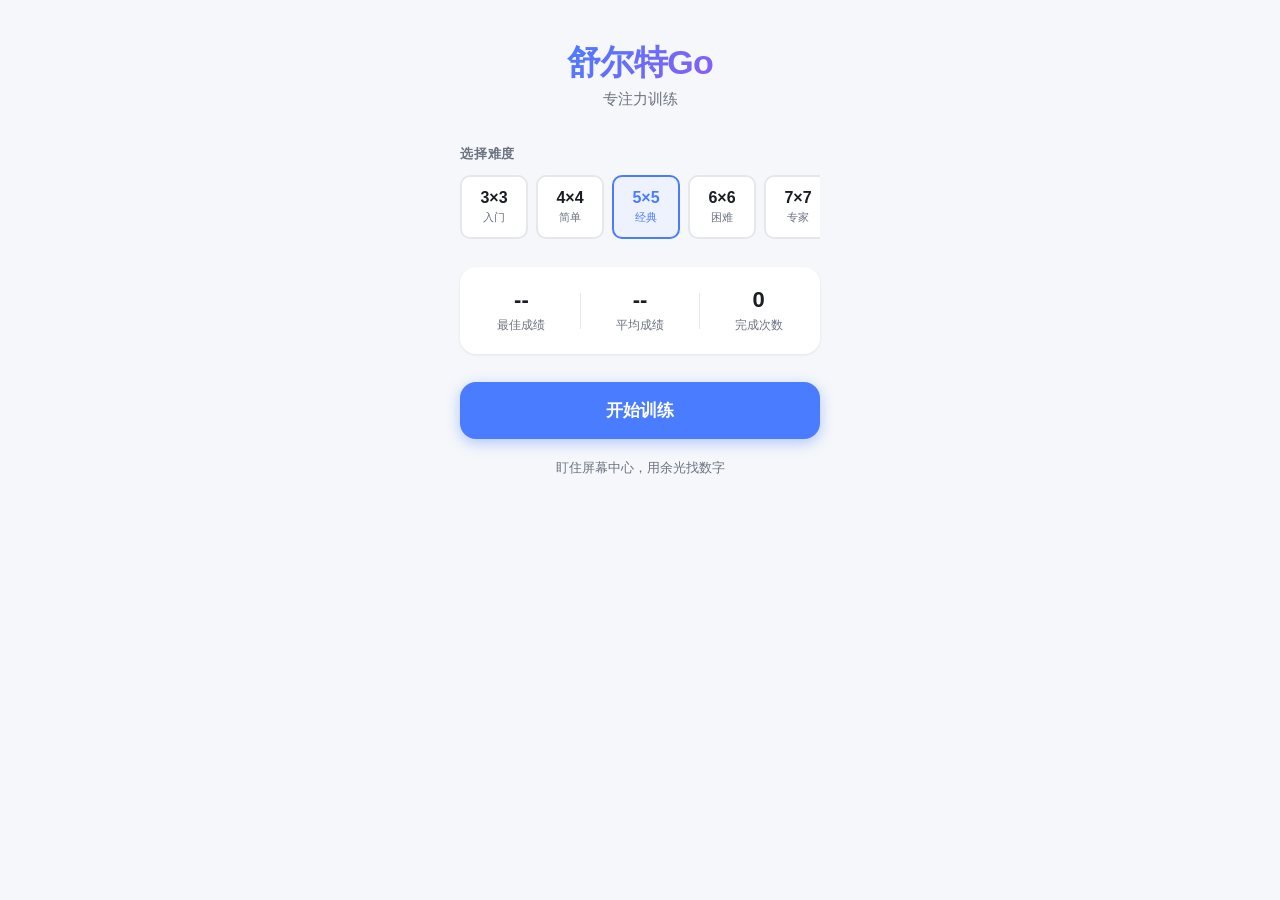
==== index.html @ c89caa45 "feat: 舒尔特方格 Go - iOS 友好注意力训练 web 应用 - 5 种难度（3×3 ~ 7×7），经典舒尔特方格玩法 - 精确计时（0.1s 精度）+ 进度条 - localStorage" ====
<!DOCTYPE html>
<html lang="zh-CN">
<head>
  <meta charset="UTF-8">
  <meta name="viewport" content="width=device-width, initial-scale=1.0, maximum-scale=1.0, user-scalable=no">
  <meta name="apple-mobile-web-app-capable" content="yes">
  <meta name="apple-mobile-web-app-status-bar-style" content="black-translucent">
  <meta name="apple-mobile-web-app-title" content="舒尔特Go">
  <title>舒尔特Go</title>
  <link rel="stylesheet" href="style.css">
</head>
<body>

<!-- 主页 -->
<div id="screen-home" class="screen active">
  <div class="home-header">
    <h1 class="app-title">舒尔特Go</h1>
    <p class="app-subtitle">专注力训练</p>
  </div>

  <div class="size-selector">
    <p class="section-label">选择难度</p>
    <div class="size-buttons">
      <button class="size-btn" data-size="3">
        <span class="size-num">3×3</span>
        <span class="size-tag">入门</span>
      </button>
      <button class="size-btn" data-size="4">
        <span class="size-num">4×4</span>
        <span class="size-tag">简单</span>
      </button>
      <button class="size-btn active" data-size="5">
        <span class="size-num">5×5</span>
        <span class="size-tag">经典</span>
      </button>
      <button class="size-btn" data-size="6">
        <span class="size-num">6×6</span>
        <span class="size-tag">困难</span>
      </button>
      <button class="size-btn" data-size="7">
        <span class="size-num">7×7</span>
        <span class="size-tag">专家</span>
      </button>
    </div>
  </div>

  <div class="stats-card" id="home-stats">
    <div class="stat-item">
      <span class="stat-value" id="stat-best">--</span>
      <span class="stat-label">最佳成绩</span>
    </div>
    <div class="stat-divider"></div>
    <div class="stat-item">
      <span class="stat-value" id="stat-avg">--</span>
      <span class="stat-label">平均成绩</span>
    </div>
    <div class="stat-divider"></div>
    <div class="stat-item">
      <span class="stat-value" id="stat-count">0</span>
      <span class="stat-label">完成次数</span>
    </div>
  </div>

  <button class="btn-start" id="btn-start">开始训练</button>

  <div class="tip-text">盯住屏幕中心，用余光找数字</div>
</div>

<!-- 游戏页 -->
<div id="screen-game" class="screen">
  <div class="game-header">
    <button class="btn-back" id="btn-back">
      <svg width="24" height="24" viewBox="0 0 24 24" fill="none">
        <path d="M15 18l-6-6 6-6" stroke="currentColor" stroke-width="2.5" stroke-linecap="round" stroke-linejoin="round"/>
      </svg>
    </button>
    <div class="timer-display" id="timer-display">0.0</div>
    <div class="game-size-label" id="game-size-label">5×5</div>
  </div>

  <div class="target-bar">
    <span class="target-label">找</span>
    <span class="target-number" id="target-number">1</span>
  </div>

  <div class="progress-bar-wrap">
    <div class="progress-bar" id="progress-bar"></div>
  </div>

  <div class="grid-wrap">
    <div class="grid" id="grid"></div>
  </div>
</div>

<!-- 结果页 -->
<div id="screen-result" class="screen">
  <div class="result-content">
    <div class="result-icon">🎉</div>
    <div class="result-time" id="result-time">25.3s</div>
    <div class="result-label">完成时间</div>

    <div class="result-stats">
      <div class="result-stat-item">
        <span class="result-stat-val" id="result-best">--</span>
        <span class="result-stat-lbl">最佳</span>
      </div>
      <div class="result-stat-item">
        <span class="result-stat-val" id="result-rank">--</span>
        <span class="result-stat-lbl">排名提示</span>
      </div>
    </div>

    <button class="btn-start" id="btn-again">再来一次</button>
    <button class="btn-outline" id="btn-home">返回主页</button>
  </div>
</div>

<script src="app.js"></script>
</body>
</html>
---- style.css ----
* {
  box-sizing: border-box;
  margin: 0;
  padding: 0;
  -webkit-tap-highlight-color: transparent;
}

:root {
  --primary: #4A7CFF;
  --primary-light: #EEF2FF;
  --success: #22C55E;
  --success-light: #DCFCE7;
  --error: #EF4444;
  --error-light: #FEE2E2;
  --bg: #F5F7FA;
  --card: #FFFFFF;
  --text: #1A1D23;
  --text-secondary: #6B7280;
  --border: #E5E7EB;
  --shadow-sm: 0 1px 3px rgba(0,0,0,0.08);
  --shadow-md: 0 4px 16px rgba(0,0,0,0.10);
  --radius: 16px;
  --radius-sm: 10px;
}

html, body {
  height: 100%;
  width: 100%;
  overflow: hidden;
  font-family: -apple-system, 'PingFang SC', 'Helvetica Neue', sans-serif;
  background: var(--bg);
  color: var(--text);
}

/* SCREENS */
.screen {
  position: fixed;
  inset: 0;
  display: flex;
  flex-direction: column;
  align-items: center;
  padding: env(safe-area-inset-top, 20px) 20px env(safe-area-inset-bottom, 20px);
  overflow-y: auto;
  opacity: 0;
  pointer-events: none;
  transform: translateY(16px);
  transition: opacity 0.25s ease, transform 0.25s ease;
}

.screen.active {
  opacity: 1;
  pointer-events: auto;
  transform: translateY(0);
}

/* HOME */
.home-header {
  margin-top: 40px;
  text-align: center;
  margin-bottom: 36px;
}

.app-title {
  font-size: 34px;
  font-weight: 800;
  letter-spacing: -0.5px;
  background: linear-gradient(135deg, var(--primary), #8B5CF6);
  -webkit-background-clip: text;
  -webkit-text-fill-color: transparent;
  background-clip: text;
}

.app-subtitle {
  font-size: 15px;
  color: var(--text-secondary);
  margin-top: 4px;
}

.section-label {
  font-size: 13px;
  font-weight: 600;
  color: var(--text-secondary);
  text-transform: uppercase;
  letter-spacing: 0.8px;
  margin-bottom: 12px;
  text-align: left;
  width: 100%;
  max-width: 360px;
}

.size-selector {
  width: 100%;
  max-width: 360px;
  margin-bottom: 24px;
}

.size-buttons {
  display: flex;
  gap: 8px;
  overflow-x: auto;
  padding-bottom: 4px;
  scrollbar-width: none;
}

.size-buttons::-webkit-scrollbar { display: none; }

.size-btn {
  flex: 0 0 auto;
  display: flex;
  flex-direction: column;
  align-items: center;
  padding: 12px 16px;
  border: 2px solid var(--border);
  border-radius: var(--radius-sm);
  background: var(--card);
  cursor: pointer;
  transition: all 0.18s ease;
  touch-action: manipulation;
  min-width: 68px;
}

.size-btn.active {
  border-color: var(--primary);
  background: var(--primary-light);
}

.size-num {
  font-size: 16px;
  font-weight: 700;
  color: var(--text);
}

.size-btn.active .size-num {
  color: var(--primary);
}

.size-tag {
  font-size: 11px;
  color: var(--text-secondary);
  margin-top: 3px;
}

.size-btn.active .size-tag {
  color: var(--primary);
}

/* STATS CARD */
.stats-card {
  width: 100%;
  max-width: 360px;
  background: var(--card);
  border-radius: var(--radius);
  padding: 20px;
  display: flex;
  align-items: center;
  justify-content: space-around;
  box-shadow: var(--shadow-sm);
  margin-bottom: 28px;
}

.stat-item {
  display: flex;
  flex-direction: column;
  align-items: center;
  gap: 4px;
}

.stat-value {
  font-size: 22px;
  font-weight: 700;
  color: var(--text);
}

.stat-label {
  font-size: 12px;
  color: var(--text-secondary);
}

.stat-divider {
  width: 1px;
  height: 36px;
  background: var(--border);
}

/* BUTTONS */
.btn-start {
  width: 100%;
  max-width: 360px;
  padding: 17px;
  background: var(--primary);
  color: white;
  font-size: 17px;
  font-weight: 700;
  border: none;
  border-radius: var(--radius);
  cursor: pointer;
  touch-action: manipulation;
  transition: transform 0.12s ease, opacity 0.12s ease;
  box-shadow: 0 4px 14px rgba(74, 124, 255, 0.4);
}

.btn-start:active {
  transform: scale(0.97);
  opacity: 0.9;
}

.btn-outline {
  width: 100%;
  max-width: 360px;
  padding: 15px;
  background: transparent;
  color: var(--primary);
  font-size: 16px;
  font-weight: 600;
  border: 2px solid var(--primary);
  border-radius: var(--radius);
  cursor: pointer;
  touch-action: manipulation;
  margin-top: 12px;
  transition: background 0.15s ease;
}

.btn-outline:active {
  background: var(--primary-light);
}

.tip-text {
  margin-top: 20px;
  font-size: 13px;
  color: var(--text-secondary);
  text-align: center;
}

/* GAME HEADER */
.game-header {
  width: 100%;
  max-width: 420px;
  display: flex;
  align-items: center;
  justify-content: space-between;
  padding-top: 8px;
  margin-bottom: 12px;
}

.btn-back {
  width: 40px;
  height: 40px;
  display: flex;
  align-items: center;
  justify-content: center;
  background: var(--card);
  border: none;
  border-radius: 50%;
  cursor: pointer;
  color: var(--text);
  touch-action: manipulation;
  box-shadow: var(--shadow-sm);
}

.timer-display {
  font-size: 32px;
  font-weight: 800;
  color: var(--text);
  font-variant-numeric: tabular-nums;
  letter-spacing: -1px;
  min-width: 90px;
  text-align: center;
}

.game-size-label {
  font-size: 14px;
  font-weight: 600;
  color: var(--text-secondary);
  background: var(--card);
  padding: 6px 12px;
  border-radius: 20px;
  box-shadow: var(--shadow-sm);
}

/* TARGET BAR */
.target-bar {
  display: flex;
  align-items: center;
  gap: 10px;
  margin-bottom: 10px;
}

.target-label {
  font-size: 16px;
  color: var(--text-secondary);
  font-weight: 500;
}

.target-number {
  font-size: 44px;
  font-weight: 900;
  color: var(--primary);
  line-height: 1;
  min-width: 60px;
  text-align: center;
  transition: transform 0.15s cubic-bezier(0.34, 1.56, 0.64, 1);
}

.target-number.pop {
  transform: scale(1.3);
}

/* PROGRESS */
.progress-bar-wrap {
  width: 100%;
  max-width: 420px;
  height: 4px;
  background: var(--border);
  border-radius: 2px;
  margin-bottom: 14px;
  overflow: hidden;
}

.progress-bar {
  height: 100%;
  background: linear-gradient(90deg, var(--primary), #8B5CF6);
  border-radius: 2px;
  width: 0%;
  transition: width 0.3s ease;
}

/* GRID */
.grid-wrap {
  width: 100%;
  max-width: 420px;
  flex: 1;
  display: flex;
  align-items: center;
  justify-content: center;
}

.grid {
  display: grid;
  width: 100%;
  gap: 6px;
}

.cell {
  aspect-ratio: 1;
  display: flex;
  align-items: center;
  justify-content: center;
  background: var(--card);
  border-radius: var(--radius-sm);
  font-weight: 800;
  cursor: pointer;
  touch-action: manipulation;
  box-shadow: var(--shadow-sm);
  border: 2px solid transparent;
  transition: background 0.15s ease, border-color 0.15s ease, transform 0.1s ease;
  user-select: none;
  -webkit-user-select: none;
}

.cell:active {
  transform: scale(0.93);
}

.cell.correct {
  background: var(--success-light);
  border-color: var(--success);
  color: var(--success);
  pointer-events: none;
}

.cell.wrong {
  animation: shake 0.3s ease;
  background: var(--error-light);
  border-color: var(--error);
}

@keyframes shake {
  0%, 100% { transform: translateX(0); }
  25% { transform: translateX(-6px); }
  75% { transform: translateX(6px); }
}

@keyframes pop-in {
  0% { transform: scale(0.85); opacity: 0; }
  100% { transform: scale(1); opacity: 1; }
}

.cell {
  animation: pop-in 0.2s ease both;
}

/* RESULT */
.result-content {
  margin-top: 60px;
  display: flex;
  flex-direction: column;
  align-items: center;
  width: 100%;
  max-width: 360px;
}

.result-icon {
  font-size: 64px;
  margin-bottom: 16px;
}

.result-time {
  font-size: 64px;
  font-weight: 900;
  color: var(--primary);
  letter-spacing: -2px;
  line-height: 1;
}

.result-label {
  font-size: 15px;
  color: var(--text-secondary);
  margin-top: 6px;
  margin-bottom: 28px;
}

.result-stats {
  display: flex;
  gap: 32px;
  margin-bottom: 36px;
  background: var(--card);
  border-radius: var(--radius);
  padding: 20px 32px;
  box-shadow: var(--shadow-sm);
  width: 100%;
  justify-content: center;
}

.result-stat-item {
  display: flex;
  flex-direction: column;
  align-items: center;
  gap: 4px;
}

.result-stat-val {
  font-size: 20px;
  font-weight: 700;
  color: var(--text);
}

.result-stat-lbl {
  font-size: 12px;
  color: var(--text-secondary);
}

/* Dark mode */
@media (prefers-color-scheme: dark) {
  :root {
    --bg: #111318;
    --card: #1E2028;
    --text: #F0F2F5;
    --text-secondary: #9CA3AF;
    --border: #2D3139;
    --primary-light: #1E2540;
    --success-light: #14271E;
    --error-light: #2A1515;
    --shadow-sm: 0 1px 3px rgba(0,0,0,0.3);
    --shadow-md: 0 4px 16px rgba(0,0,0,0.4);
  }
}
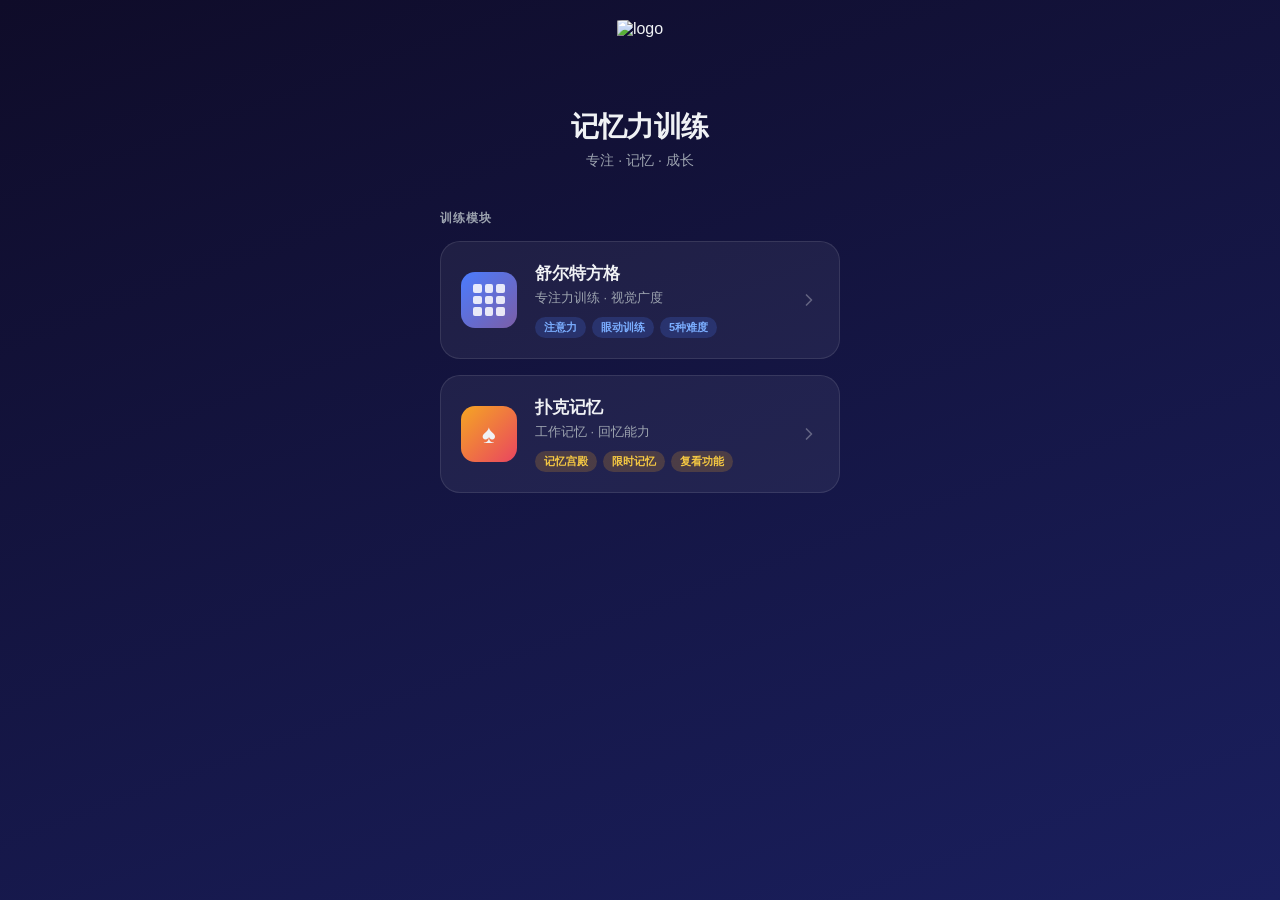
==== commit 4abaeb2e: "Lock all pages to portrait orientation Co-Authored-By: Claude Sonnet 4.6 <noreply@anthropic.com>" ====
--- a/index.html
+++ b/index.html
@@ -5,116 +5,231 @@
   <meta name="viewport" content="width=device-width, initial-scale=1.0, maximum-scale=1.0, user-scalable=no">
   <meta name="apple-mobile-web-app-capable" content="yes">
   <meta name="apple-mobile-web-app-status-bar-style" content="black-translucent">
-  <meta name="apple-mobile-web-app-title" content="舒尔特Go">
-  <title>舒尔特Go</title>
-  <link rel="stylesheet" href="style.css">
+  <meta name="apple-mobile-web-app-title" content="记忆训练">
+  <meta name="theme-color" content="#1a1f5e">
+  <title>记忆力训练</title>
+  <link rel="manifest" href="manifest.json">
+  <link rel="apple-touch-icon" href="icons/icon-180.png">
+  <script>screen.orientation?.lock('portrait').catch(()=>{})</script>
+  <link rel="apple-touch-icon" sizes="152x152" href="icons/icon-152.png">
+  <link rel="apple-touch-icon" sizes="120x120" href="icons/icon-120.png">
+  <style>
+    *, *::before, *::after { box-sizing: border-box; margin: 0; padding: 0; -webkit-tap-highlight-color: transparent; }
+
+    :root {
+      --bg1: #0f0c29;
+      --bg2: #1a1f5e;
+      --card1: #4A7CFF;
+      --card2: #f5a623;
+      --text: #f0f2f5;
+      --text2: #9ca3af;
+    }
+
+    html, body {
+      min-height: 100%;
+      overflow: hidden;
+      overscroll-behavior: none;
+      font-family: -apple-system, 'PingFang SC', 'Helvetica Neue', sans-serif;
+      background: linear-gradient(160deg, var(--bg1) 0%, var(--bg2) 100%);
+      color: var(--text);
+    }
+
+    .page {
+      min-height: 100dvh;
+      display: flex;
+      flex-direction: column;
+      align-items: center;
+      padding: env(safe-area-inset-top, 32px) 20px env(safe-area-inset-bottom, 32px);
+    }
+
+    .header {
+      text-align: center;
+      margin-top: 20px;
+      margin-bottom: 40px;
+    }
+
+    .logo {
+      width: 72px;
+      height: 72px;
+      border-radius: 18px;
+      margin: 0 auto 16px;
+      overflow: hidden;
+    }
+
+    .logo img { width: 100%; height: 100%; object-fit: cover; }
+
+    .app-name {
+      font-size: 28px;
+      font-weight: 800;
+      letter-spacing: -0.5px;
+      color: var(--text);
+    }
+
+    .app-desc {
+      font-size: 14px;
+      color: var(--text2);
+      margin-top: 6px;
+    }
+
+    .section-title {
+      font-size: 12px;
+      font-weight: 600;
+      color: var(--text2);
+      text-transform: uppercase;
+      letter-spacing: 1px;
+      width: 100%;
+      max-width: 400px;
+      margin-bottom: 14px;
+    }
+
+    .modules {
+      display: flex;
+      flex-direction: column;
+      gap: 16px;
+      width: 100%;
+      max-width: 400px;
+    }
+
+    .module-card {
+      display: flex;
+      align-items: center;
+      gap: 18px;
+      background: rgba(255,255,255,0.06);
+      border: 1px solid rgba(255,255,255,0.10);
+      border-radius: 20px;
+      padding: 20px;
+      text-decoration: none;
+      color: inherit;
+      transition: transform 0.15s ease, background 0.15s ease;
+      touch-action: manipulation;
+      cursor: pointer;
+    }
+
+    .module-card:active {
+      transform: scale(0.97);
+      background: rgba(255,255,255,0.10);
+    }
+
+    .module-icon {
+      width: 56px;
+      height: 56px;
+      border-radius: 14px;
+      display: flex;
+      align-items: center;
+      justify-content: center;
+      font-size: 26px;
+      flex-shrink: 0;
+    }
+
+    .icon-schulte { background: linear-gradient(135deg, #4A7CFF, #7B5EA7); }
+    .icon-poker   { background: linear-gradient(135deg, #f5a623, #e94560); }
+
+    .module-info { flex: 1; }
+
+    .module-name {
+      font-size: 17px;
+      font-weight: 700;
+      color: var(--text);
+      margin-bottom: 4px;
+    }
+
+    .module-sub {
+      font-size: 13px;
+      color: var(--text2);
+      margin-bottom: 10px;
+    }
+
+    .module-tags { display: flex; gap: 6px; flex-wrap: wrap; }
+
+    .tag {
+      font-size: 11px;
+      padding: 3px 9px;
+      border-radius: 999px;
+      font-weight: 600;
+    }
+
+    .tag-blue { background: rgba(74,124,255,0.2); color: #7BAEFF; }
+    .tag-gold { background: rgba(245,166,35,0.2); color: #f5c842; }
+
+    .module-arrow {
+      color: rgba(255,255,255,0.3);
+      flex-shrink: 0;
+    }
+
+    /* Schulte grid icon */
+    .schulte-grid {
+      display: grid;
+      grid-template-columns: repeat(3,1fr);
+      gap: 3px;
+      width: 32px;
+      height: 32px;
+    }
+    .schulte-grid span {
+      background: rgba(255,255,255,0.85);
+      border-radius: 2px;
+    }
+  </style>
 </head>
 <body>
-
-<!-- 主页 -->
-<div id="screen-home" class="screen active">
-  <div class="home-header">
-    <h1 class="app-title">舒尔特Go</h1>
-    <p class="app-subtitle">专注力训练</p>
+<div class="page">
+
+  <div class="header">
+    <div class="logo">
+      <img src="icons/icon-192.png" alt="logo">
+    </div>
+    <div class="app-name">记忆力训练</div>
+    <div class="app-desc">专注 · 记忆 · 成长</div>
   </div>
 
-  <div class="size-selector">
-    <p class="section-label">选择难度</p>
-    <div class="size-buttons">
-      <button class="size-btn" data-size="3">
-        <span class="size-num">3×3</span>
-        <span class="size-tag">入门</span>
-      </button>
-      <button class="size-btn" data-size="4">
-        <span class="size-num">4×4</span>
-        <span class="size-tag">简单</span>
-      </button>
-      <button class="size-btn active" data-size="5">
-        <span class="size-num">5×5</span>
-        <span class="size-tag">经典</span>
-      </button>
-      <button class="size-btn" data-size="6">
-        <span class="size-num">6×6</span>
-        <span class="size-tag">困难</span>
-      </button>
-      <button class="size-btn" data-size="7">
-        <span class="size-num">7×7</span>
-        <span class="size-tag">专家</span>
-      </button>
-    </div>
+  <p class="section-title">训练模块</p>
+
+  <div class="modules">
+
+    <a class="module-card" href="schulte.html">
+      <div class="module-icon icon-schulte">
+        <div class="schulte-grid">
+          <span></span><span></span><span></span>
+          <span></span><span></span><span></span>
+          <span></span><span></span><span></span>
+        </div>
+      </div>
+      <div class="module-info">
+        <div class="module-name">舒尔特方格</div>
+        <div class="module-sub">专注力训练 · 视觉广度</div>
+        <div class="module-tags">
+          <span class="tag tag-blue">注意力</span>
+          <span class="tag tag-blue">眼动训练</span>
+          <span class="tag tag-blue">5种难度</span>
+        </div>
+      </div>
+      <svg class="module-arrow" width="20" height="20" viewBox="0 0 24 24" fill="none">
+        <path d="M9 18l6-6-6-6" stroke="currentColor" stroke-width="2" stroke-linecap="round" stroke-linejoin="round"/>
+      </svg>
+    </a>
+
+    <a class="module-card" href="poker.html">
+      <div class="module-icon icon-poker">♠</div>
+      <div class="module-info">
+        <div class="module-name">扑克记忆</div>
+        <div class="module-sub">工作记忆 · 回忆能力</div>
+        <div class="module-tags">
+          <span class="tag tag-gold">记忆宫殿</span>
+          <span class="tag tag-gold">限时记忆</span>
+          <span class="tag tag-gold">复看功能</span>
+        </div>
+      </div>
+      <svg class="module-arrow" width="20" height="20" viewBox="0 0 24 24" fill="none">
+        <path d="M9 18l6-6-6-6" stroke="currentColor" stroke-width="2" stroke-linecap="round" stroke-linejoin="round"/>
+      </svg>
+    </a>
+
   </div>
 
-  <div class="stats-card" id="home-stats">
-    <div class="stat-item">
-      <span class="stat-value" id="stat-best">--</span>
-      <span class="stat-label">最佳成绩</span>
-    </div>
-    <div class="stat-divider"></div>
-    <div class="stat-item">
-      <span class="stat-value" id="stat-avg">--</span>
-      <span class="stat-label">平均成绩</span>
-    </div>
-    <div class="stat-divider"></div>
-    <div class="stat-item">
-      <span class="stat-value" id="stat-count">0</span>
-      <span class="stat-label">完成次数</span>
-    </div>
-  </div>
-
-  <button class="btn-start" id="btn-start">开始训练</button>
-
-  <div class="tip-text">盯住屏幕中心，用余光找数字</div>
 </div>
-
-<!-- 游戏页 -->
-<div id="screen-game" class="screen">
-  <div class="game-header">
-    <button class="btn-back" id="btn-back">
-      <svg width="24" height="24" viewBox="0 0 24 24" fill="none">
-        <path d="M15 18l-6-6 6-6" stroke="currentColor" stroke-width="2.5" stroke-linecap="round" stroke-linejoin="round"/>
-      </svg>
-    </button>
-    <div class="timer-display" id="timer-display">0.0</div>
-    <div class="game-size-label" id="game-size-label">5×5</div>
-  </div>
-
-  <div class="target-bar">
-    <span class="target-label">找</span>
-    <span class="target-number" id="target-number">1</span>
-  </div>
-
-  <div class="progress-bar-wrap">
-    <div class="progress-bar" id="progress-bar"></div>
-  </div>
-
-  <div class="grid-wrap">
-    <div class="grid" id="grid"></div>
-  </div>
-</div>
-
-<!-- 结果页 -->
-<div id="screen-result" class="screen">
-  <div class="result-content">
-    <div class="result-icon">🎉</div>
-    <div class="result-time" id="result-time">25.3s</div>
-    <div class="result-label">完成时间</div>
-
-    <div class="result-stats">
-      <div class="result-stat-item">
-        <span class="result-stat-val" id="result-best">--</span>
-        <span class="result-stat-lbl">最佳</span>
-      </div>
-      <div class="result-stat-item">
-        <span class="result-stat-val" id="result-rank">--</span>
-        <span class="result-stat-lbl">排名提示</span>
-      </div>
-    </div>
-
-    <button class="btn-start" id="btn-again">再来一次</button>
-    <button class="btn-outline" id="btn-home">返回主页</button>
-  </div>
-</div>
-
-<script src="app.js"></script>
+<script>
+  if ('serviceWorker' in navigator) {
+    navigator.serviceWorker.register('./sw.js');
+  }
+</script>
 </body>
 </html>
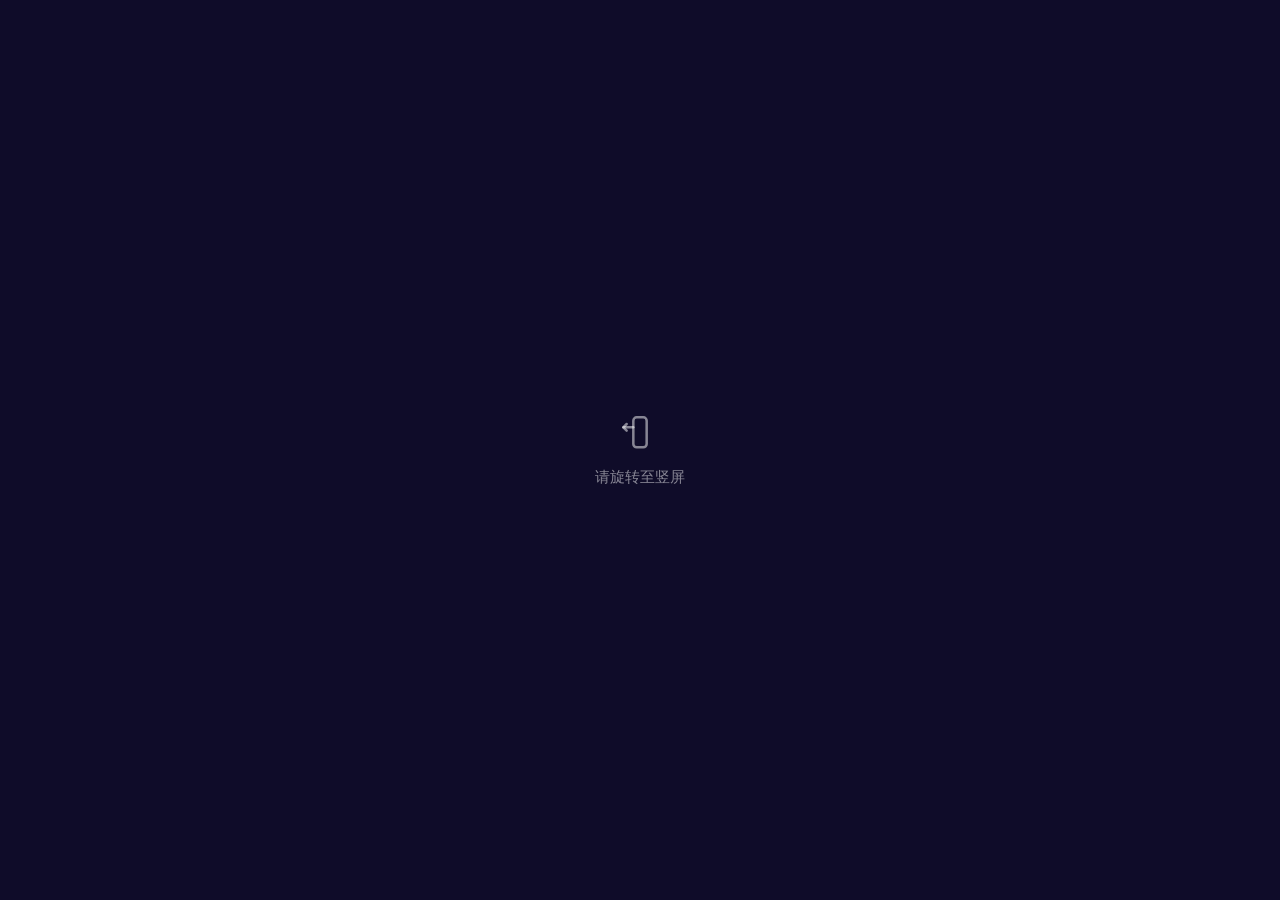
==== commit eb50820b: "Add portrait-only overlay for all pages; suppress on Schulte rotate mode Co-Authored-By: Claude Sonn" ====
--- a/index.html
+++ b/index.html
@@ -151,6 +151,21 @@
     .tag-blue { background: rgba(74,124,255,0.2); color: #7BAEFF; }
     .tag-gold { background: rgba(245,166,35,0.2); color: #f5c842; }
 
+    #rotate-overlay {
+      display: none;
+      position: fixed;
+      inset: 0;
+      z-index: 9999;
+      background: var(--bg1);
+      flex-direction: column;
+      align-items: center;
+      justify-content: center;
+      gap: 14px;
+      color: rgba(255,255,255,0.5);
+      font-size: 15px;
+    }
+    @media (orientation: landscape) { #rotate-overlay { display: flex; } }
+
     .module-arrow {
       color: rgba(255,255,255,0.3);
       flex-shrink: 0;
@@ -171,6 +186,13 @@
   </style>
 </head>
 <body>
+<div id="rotate-overlay">
+  <svg width="40" height="40" viewBox="0 0 24 24" fill="none" stroke="currentColor" stroke-width="1.5" stroke-linecap="round" stroke-linejoin="round">
+    <rect x="8" y="2" width="8" height="18" rx="2"/>
+    <path d="M4 10L2 8l2-2"/><line x1="2" y1="8" x2="8" y2="8"/>
+  </svg>
+  请旋转至竖屏
+</div>
 <div class="page">
 
   <div class="header">
